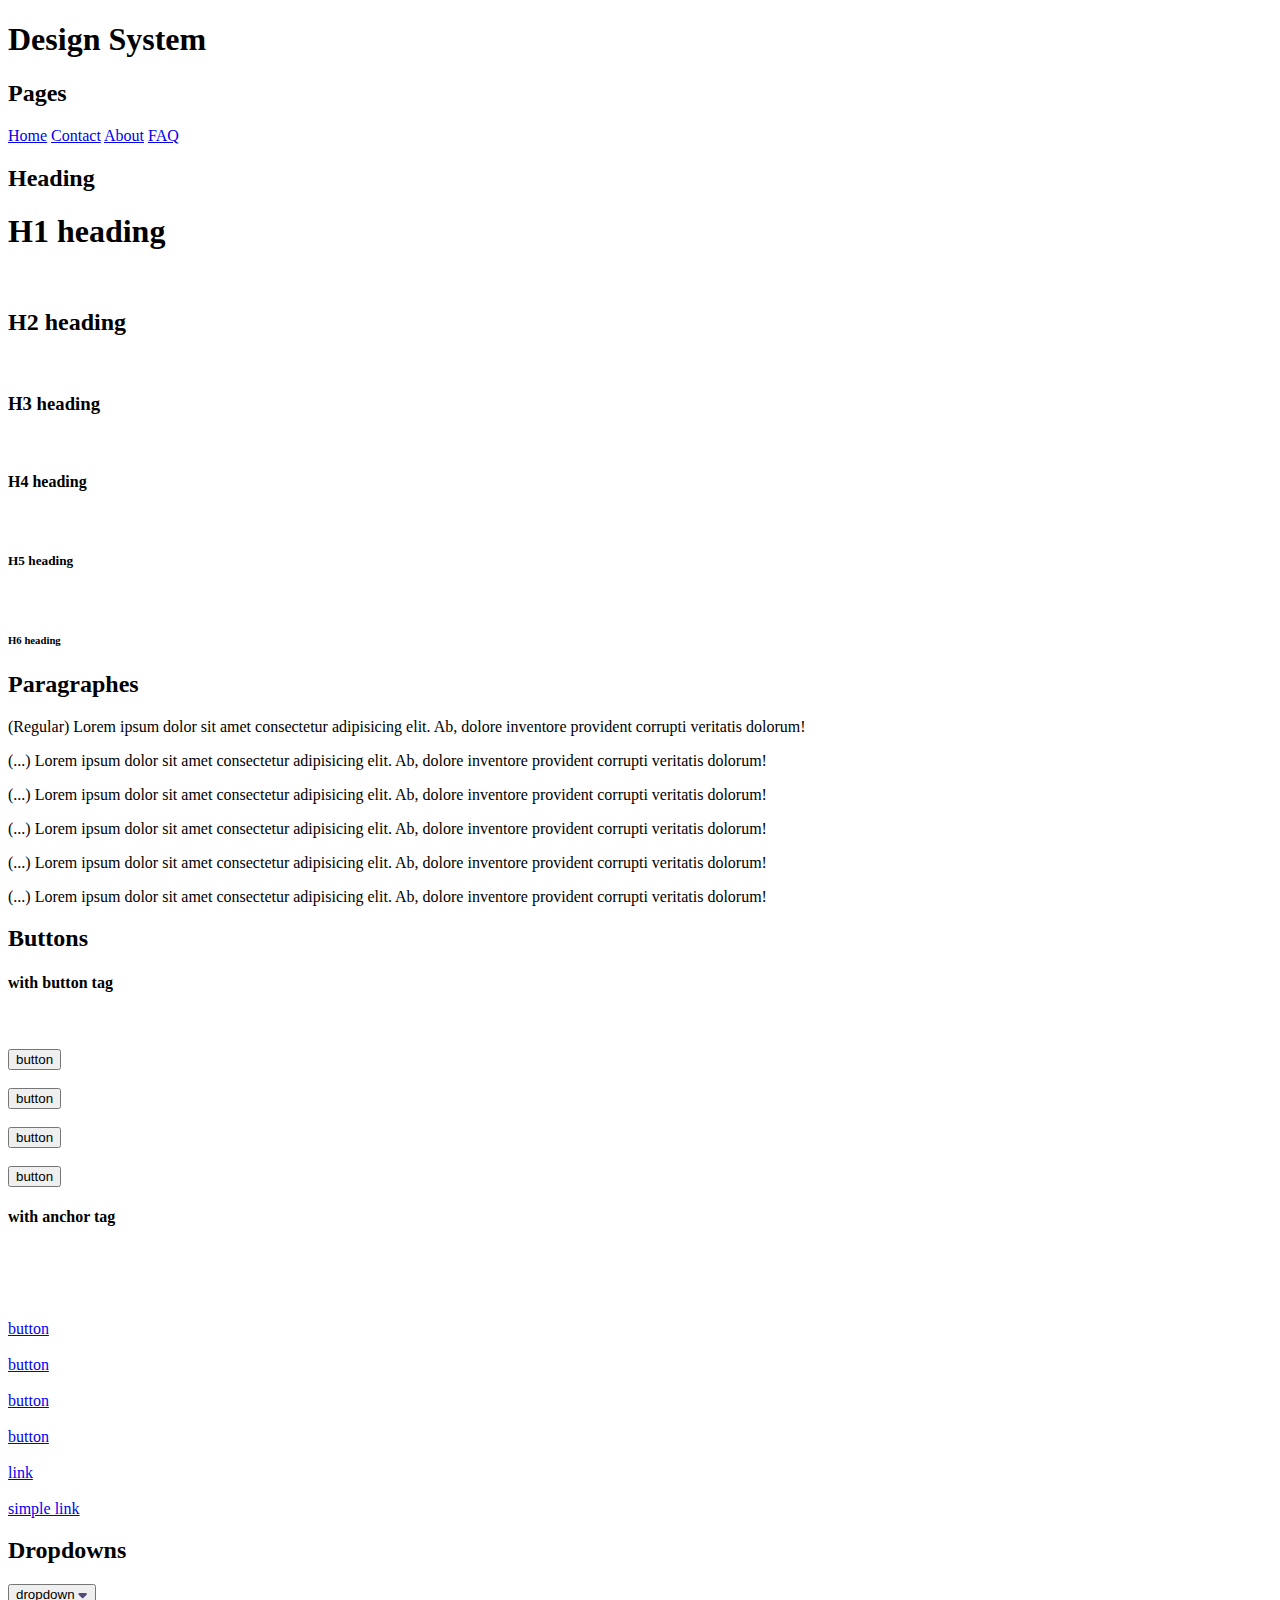
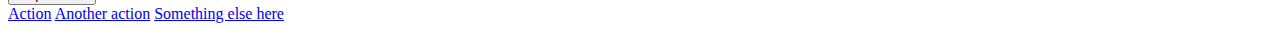
==== design-system.html @ 376acb92 "first commit" ====
<!DOCTYPE html>
<html dir="ltr" lang="en">

<head>
	<title>Design System</title>
	<!-- Always force latest IE rendering engine or request Chrome Frame -->
	<meta http-equiv="X-UA-Compatible" content="IE=edge,chrome=1">
	<!-- meta character set -->
	<meta charset="UTF-8" />
	<!-- Mobile Specific Meta -->
	<meta name="viewport" content="width=device-width, initial-scale=1, shrink-to-fit=no">
	<!-- Meta Description, Keywords and Author -->
	<meta name="Keywords" content="">
	<meta name="author" content="">
	<meta name="Description" content="">

	<!-- Stylesheet
	================================================== -->
	<link rel="stylesheet" href="./assets/css/style.css">

	<!-- Favicon
	================================================== -->
	<link rel="shortcut icon" href="./assets/img/favicon/favicon.ico">

</head>

<body class="container py-5">
	<h1 class="text-center mb-5">Design System</h1>
	<div class="row mb-5">
		<header class="col-12">
			<h2 class="mb-3">Pages</h2>
		</header>
		<div class="col-12">
			<div class="pt-4 px-4 pb-2 border">
				<a href="./index.html" class="button">Home</a>
				<a href="./contact.html" class="button">Contact</a>
				<a href="./about.html" class="button">About</a>
				<a href="./faq.html" class="button">FAQ</a>
			</div>
		</div>
	</div>

	<div class="row mb-5">
		<div class="col-md-4">
			<header class="mb-3">
				<h2>Heading</h2>
			</header>
			<div class="p-4 border">
				<h1>H1 heading</h1>
				<br>
				<h2>H2 heading</h2>
				<br>
				<h3>H3 heading</h3>
				<br>
				<h4>H4 heading</h4>
				<br>
				<h5>H5 heading</h5>
				<br>
				<h6>H6 heading</h6>
			</div>
		</div>
		<div class="col-md-8">
			<header class="mb-3">
				<h2>Paragraphes</h2>
			</header>
			<div class="p-4 border">
				<p>(Regular) Lorem ipsum dolor sit amet consectetur adipisicing elit. Ab, dolore inventore provident
					corrupti veritatis dolorum!</p>
				<p class="">(...) Lorem ipsum dolor sit amet consectetur adipisicing elit. Ab, dolore inventore
					provident corrupti veritatis dolorum!</p>
				<p class="">(...) Lorem ipsum dolor sit amet consectetur adipisicing elit. Ab,
					dolore inventore provident corrupti veritatis dolorum!</p>
				<p class="">(...) Lorem ipsum dolor sit amet consectetur adipisicing elit. Ab, dolore
					inventore provident corrupti veritatis dolorum!</p>
				<p class="">(...) Lorem ipsum dolor sit amet consectetur adipisicing elit. Ab, dolore inventore
					provident corrupti veritatis dolorum!</p>
				<p class="">(...) Lorem ipsum dolor sit amet consectetur adipisicing elit. Ab, dolore inventore
					provident corrupti veritatis dolorum!</p>
			</div>
		</div>
	</div>


	<div class="row mb-5">
		<header class="col-12">
			<h2 class="mb-3">Buttons</h2>
		</header>
		<div class="col-md-6">
			<div class="border p-4">
				<h4>with button tag</h4>
				<br><br>
				<button class="button">button</button>
				<br><br>
				<button class="button">button</button>
				<br><br>
				<button class="button">button</button>
				<br><br>
				<button class="button">button</button>
			</div>
		</div>
		<div class="col-md-6">
			<div class="border p-4">
				<h4>with anchor tag</h4>
				<br><br>
				<br><br>
				<a href="#" class="button">button</a>
				<br><br>
				<a href="#" class="button">button</a>
				<br><br>
				<a href="#" class="button">button</a>
				<br><br>
				<a href="#" class="button">button</a>
				<br><br>
				<a href="#" class="link">link</a>
				<br><br>
				<a href="#">simple link</a>
			</div>
		</div>
	</div>


	<div class="row mb-5">
		<header class="col-12">
			<h2 class="mb-3">Dropdowns</h2>
		</header>
		<div class="col-md-6">
			<div class="border p-4">
				<div class="dropdown">
					<button class="button dropdown-toggle" type="button" id="dropdownMenuButton" data-toggle="dropdown"
						aria-haspopup="true" aria-expanded="false">
						dropdown
						<!-- Arrow -->
						<svg width="10" height="10" viewBox="0 0 10 10" fill="none" xmlns="http://www.w3.org/2000/svg">
							<path
								d="M5.36396 8.94975L8.6066 5.70711C9.23657 5.07714 8.7904 4 7.8995 4H1.41421C0.523306 4 0.077142 5.07714 0.707107 5.70711L3.94975 8.94975C4.34027 9.34027 4.97344 9.34027 5.36396 8.94975Z"
								fill="#514A7B" />
						</svg>
					</button>
					<div class="dropdown-menu" aria-labelledby="dropdownMenuButton">
						<a class="dropdown-item" href="#">Action</a>
						<a class="dropdown-item" href="#">Another action</a>
						<a class="dropdown-item" href="#">Something else here</a>
					</div>
				</div>
			</div>
		</div>
	</div>

	<!-- Plugins
	================================================== -->

	<!-- jQuery -->
	<script src="./assets/js/jquery-3.5.1.min.js"></script>
	<!-- PooperJS -->
	<script src="./assets/js/popper.min.js"></script>
	<!-- Bootstrap -->
	<script src="./assets/js/bootstrap.min.js"></script>
	<!-- Application -->
	<script src="./assets/js/main.js"></script>
</body>

</html>
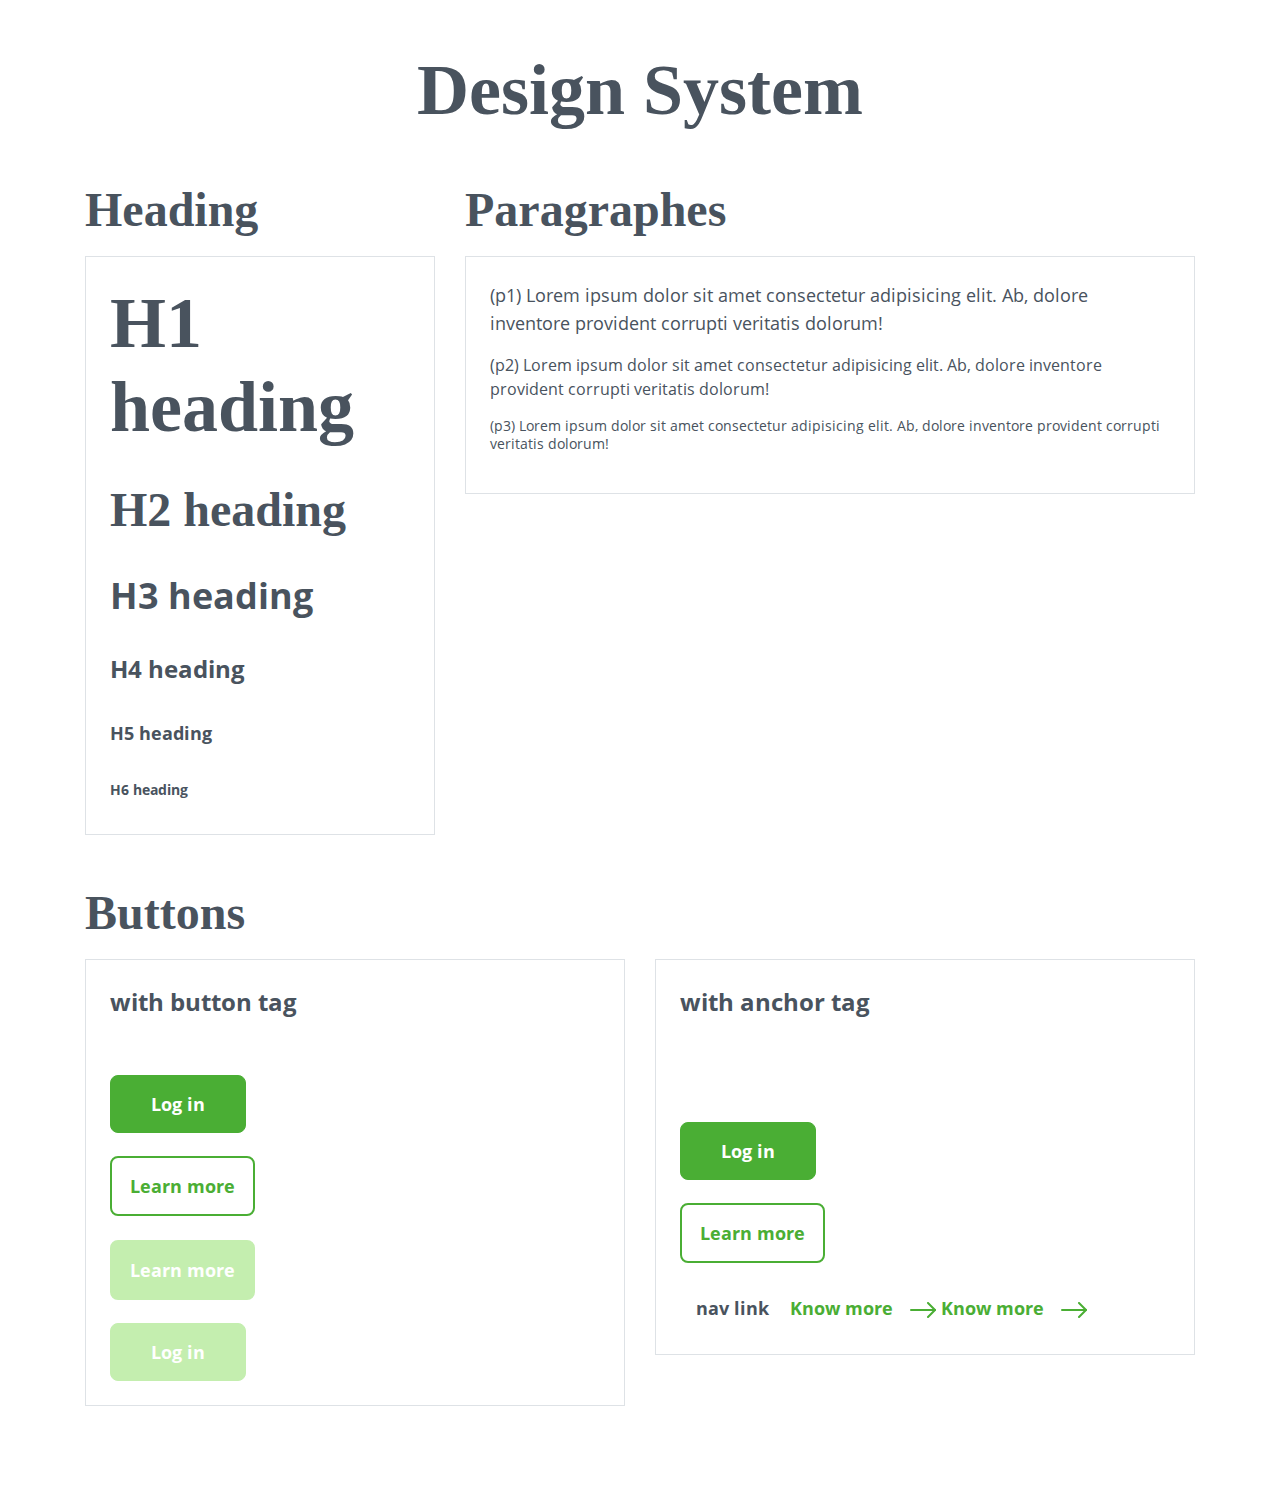
==== commit 1cf11655: "Style guide almost ready" ====
--- a/design-system.html
+++ b/design-system.html
@@ -26,19 +26,6 @@
 
 <body class="container py-5">
 	<h1 class="text-center mb-5">Design System</h1>
-	<div class="row mb-5">
-		<header class="col-12">
-			<h2 class="mb-3">Pages</h2>
-		</header>
-		<div class="col-12">
-			<div class="pt-4 px-4 pb-2 border">
-				<a href="./index.html" class="button">Home</a>
-				<a href="./contact.html" class="button">Contact</a>
-				<a href="./about.html" class="button">About</a>
-				<a href="./faq.html" class="button">FAQ</a>
-			</div>
-		</div>
-	</div>
 
 	<div class="row mb-5">
 		<div class="col-md-4">
@@ -64,18 +51,12 @@
 				<h2>Paragraphes</h2>
 			</header>
 			<div class="p-4 border">
-				<p>(Regular) Lorem ipsum dolor sit amet consectetur adipisicing elit. Ab, dolore inventore provident
+				<p>(p1) Lorem ipsum dolor sit amet consectetur adipisicing elit. Ab, dolore inventore provident
 					corrupti veritatis dolorum!</p>
-				<p class="">(...) Lorem ipsum dolor sit amet consectetur adipisicing elit. Ab, dolore inventore
+				<p class="medium">(p2) Lorem ipsum dolor sit amet consectetur adipisicing elit. Ab, dolore inventore
 					provident corrupti veritatis dolorum!</p>
-				<p class="">(...) Lorem ipsum dolor sit amet consectetur adipisicing elit. Ab,
+				<p class="small">(p3) Lorem ipsum dolor sit amet consectetur adipisicing elit. Ab,
 					dolore inventore provident corrupti veritatis dolorum!</p>
-				<p class="">(...) Lorem ipsum dolor sit amet consectetur adipisicing elit. Ab, dolore
-					inventore provident corrupti veritatis dolorum!</p>
-				<p class="">(...) Lorem ipsum dolor sit amet consectetur adipisicing elit. Ab, dolore inventore
-					provident corrupti veritatis dolorum!</p>
-				<p class="">(...) Lorem ipsum dolor sit amet consectetur adipisicing elit. Ab, dolore inventore
-					provident corrupti veritatis dolorum!</p>
 			</div>
 		</div>
 	</div>
@@ -89,13 +70,13 @@
 			<div class="border p-4">
 				<h4>with button tag</h4>
 				<br><br>
-				<button class="button">button</button>
+				<button class="btn btn-primary">Log in</button>
 				<br><br>
-				<button class="button">button</button>
+				<button class="btn btn-outline-primary">Learn more</button>
 				<br><br>
-				<button class="button">button</button>
+				<button class="btn btn-outline-primary" disabled>Learn more</button>
 				<br><br>
-				<button class="button">button</button>
+				<button class="btn btn-primary" disabled>Log in</button>
 			</div>
 		</div>
 		<div class="col-md-6">
@@ -103,45 +84,29 @@
 				<h4>with anchor tag</h4>
 				<br><br>
 				<br><br>
-				<a href="#" class="button">button</a>
+				<a href="#" class="btn btn-primary">Log in</a>
 				<br><br>
-				<a href="#" class="button">button</a>
+				<a href="#" class="btn btn-outline-primary">Learn more</a>
 				<br><br>
-				<a href="#" class="button">button</a>
-				<br><br>
-				<a href="#" class="button">button</a>
-				<br><br>
-				<a href="#" class="link">link</a>
-				<br><br>
-				<a href="#">simple link</a>
-			</div>
-		</div>
-	</div>
-
-
-	<div class="row mb-5">
-		<header class="col-12">
-			<h2 class="mb-3">Dropdowns</h2>
-		</header>
-		<div class="col-md-6">
-			<div class="border p-4">
-				<div class="dropdown">
-					<button class="button dropdown-toggle" type="button" id="dropdownMenuButton" data-toggle="dropdown"
-						aria-haspopup="true" aria-expanded="false">
-						dropdown
-						<!-- Arrow -->
-						<svg width="10" height="10" viewBox="0 0 10 10" fill="none" xmlns="http://www.w3.org/2000/svg">
-							<path
-								d="M5.36396 8.94975L8.6066 5.70711C9.23657 5.07714 8.7904 4 7.8995 4H1.41421C0.523306 4 0.077142 5.07714 0.707107 5.70711L3.94975 8.94975C4.34027 9.34027 4.97344 9.34027 5.36396 8.94975Z"
-								fill="#514A7B" />
-						</svg>
-					</button>
-					<div class="dropdown-menu" aria-labelledby="dropdownMenuButton">
-						<a class="dropdown-item" href="#">Action</a>
-						<a class="dropdown-item" href="#">Another action</a>
-						<a class="dropdown-item" href="#">Something else here</a>
-					</div>
-				</div>
+				<a href="#" class="nav-link">nav link</a>
+				<a href="#" class="link">
+					Know more
+					<svg width="26" height="16" viewBox="0 0 26 16" fill="none" xmlns="http://www.w3.org/2000/svg">
+						<path d="M1 8L25 8" stroke="#4AAE34" stroke-width="2" stroke-linecap="round"
+							stroke-linejoin="round" />
+						<path d="M18 1L25 8L18 15" stroke="#4AAE34" stroke-width="2" stroke-linecap="round"
+							stroke-linejoin="round" />
+					</svg>
+				</a>
+				<a href="test" class="link">
+					Know more
+					<svg width="26" height="16" viewBox="0 0 26 16" fill="none" xmlns="http://www.w3.org/2000/svg">
+						<path d="M1 8L25 8" stroke="#4AAE34" stroke-width="2" stroke-linecap="round"
+							stroke-linejoin="round" />
+						<path d="M18 1L25 8L18 15" stroke="#4AAE34" stroke-width="2" stroke-linecap="round"
+							stroke-linejoin="round" />
+					</svg>
+				</a>
 			</div>
 		</div>
 	</div>
